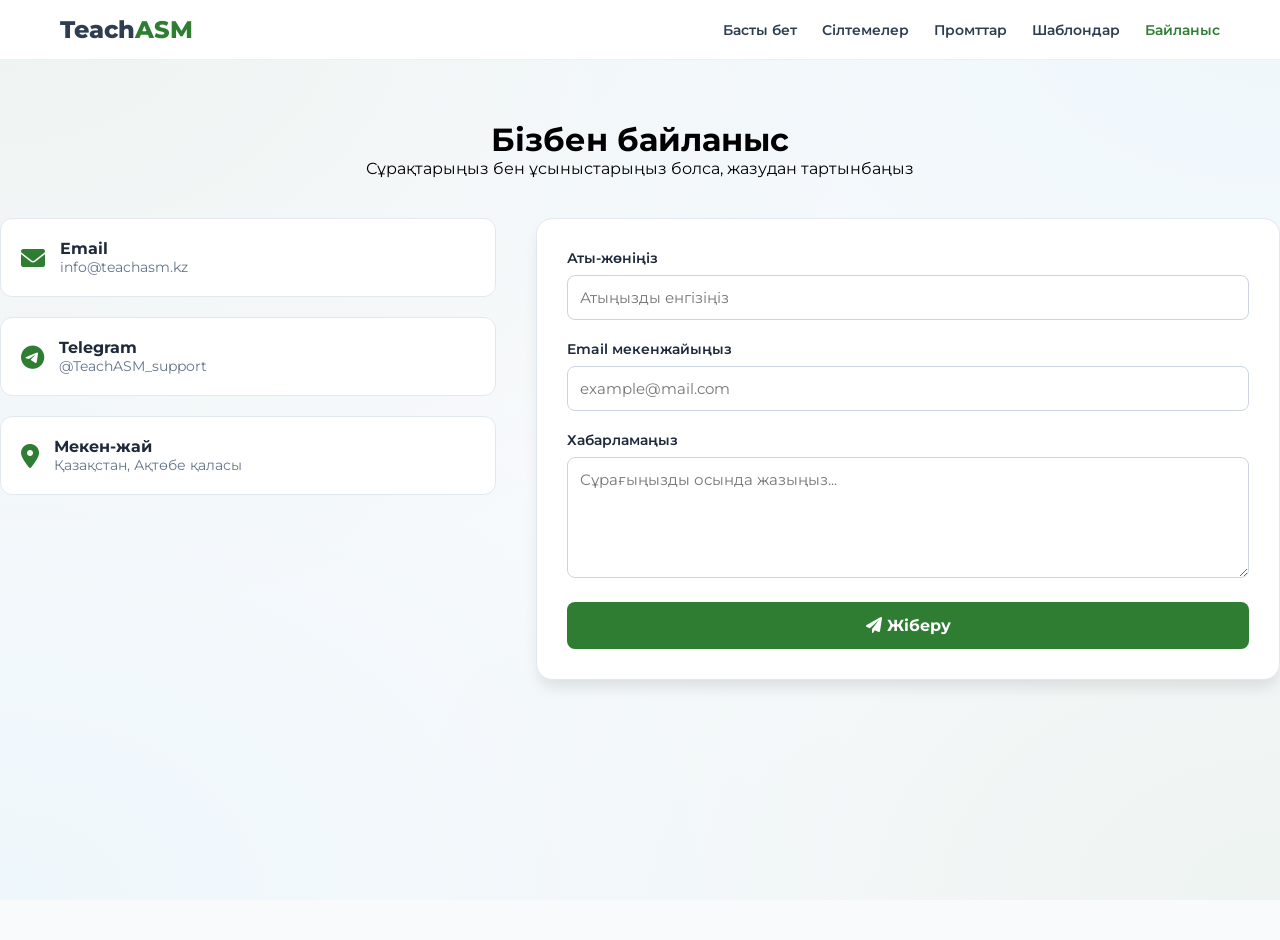
==== contact.html @ ddbaa441 "Add files via upload" ====
<!DOCTYPE html>
<html lang="kk">
<head>
    <meta charset="UTF-8">
    <meta name="viewport" content="width=device-width, initial-scale=1.0">
    <title>TeachASM - Байланыс</title>
    <link rel="stylesheet" href="style.css">
    <link href="https://fonts.googleapis.com/css2?family=Montserrat:wght@400;600;800&display=swap" rel="stylesheet">
    <link rel="stylesheet" href="https://cdnjs.cloudflare.com/ajax/libs/font-awesome/6.0.0/css/all.min.css">
</head>
<body class="contact-page-body">

    <nav class="navbar">
        <div class="container nav-flex">
            <div class="logo">Teach<span>ASM</span></div>
            <ul class="nav-links">
                <li><a href="index.html">Басты бет</a></li>
                <li><a href="links.html">Сілтемелер</a></li>
                <li><a href="prompts.html">Промттар</a></li>
                <li><a href="templates.html">Шаблондар</a></li>
                <li><a href="contact.html" class="active">Байланыс</a></li>
            </ul>
        </div>
    </nav>

    <div class="container content-wrapper">
        <div class="page-title">
            <h1>Бізбен байланыс</h1>
            <p>Сұрақтарыңыз бен ұсыныстарыңыз болса, жазудан тартынбаңыз</p>
        </div>

        <section class="contact-section">
            <div class="contact-container">
                
                <div class="contact-info">
                    <a href="mailto:info@teachasm.kz" class="info-card-link">
                        <div class="info-card">
                            <i class="fas fa-envelope"></i>
                            <div class="info-text">
                                <h4>Email</h4>
                                <p>info@teachasm.kz</p>
                            </div>
                        </div>
                    </a>
                    
                    <a href="https://t.me/TeachASM_support" target="_blank" class="info-card-link">
                        <div class="info-card">
                            <i class="fab fa-telegram"></i>
                            <div class="info-text">
                                <h4>Telegram</h4>
                                <p>@TeachASM_support</p>
                            </div>
                        </div>
                    </a>
                    
                    <a href="https://www.google.com/maps/search/?api=1&query=Актобе" target="_blank" class="info-card-link">
                        <div class="info-card">
                            <i class="fas fa-map-marker-alt"></i>
                            <div class="info-text">
                                <h4>Мекен-жай</h4>
                                <p>Қазақстан, Ақтөбе қаласы</p>
                            </div>
                        </div>
                    </a>
                </div>

                <form class="contact-form">
                    <div class="form-group">
                        <label>Аты-жөніңіз</label>
                        <input type="text" placeholder="Атыңызды енгізіңіз" required>
                    </div>
                    
                    <div class="form-group">
                        <label>Email мекенжайыңыз</label>
                        <input type="email" placeholder="example@mail.com" required>
                    </div>
                    
                    <div class="form-group">
                        <label>Хабарламаңыз</label>
                        <textarea placeholder="Сұрағыңызды осында жазыңыз..." rows="5" required></textarea>
                    </div>
                    
                    <button type="submit" class="btn-submit">
                        <i class="fas fa-paper-plane"></i> Жіберу
                    </button>
                </form>

            </div>
        </section>
    </div>

</body>
</html>
---- style.css ----
/* --- 1. ЖАЛПЫ ПАРАМЕТРЛЕР --- */
* { 
    margin: 0; 
    padding: 0; 
    box-sizing: border-box; 
    font-family: 'Montserrat', sans-serif; 
}

:root { 
    --green: #2e7d32; 
    --soft-green: #eef9f1; 
    --dark: #2d3e50; 
    --text-gray: #4a5568;
    --white: #ffffff;
    --border-color: #e2e8f0;
}

body {
    margin: 0;
    min-height: 100vh;
    /* Негізгі фон түсі */
    background-color: #f8fafc; 
    /* Градиентті дақтар */
    background-image: 
        radial-gradient(at 0% 0%, rgba(46, 125, 50, 0.05) 0px, transparent 50%),
        radial-gradient(at 100% 0%, rgba(56, 189, 248, 0.05) 0px, transparent 50%),
        radial-gradient(at 100% 100%, rgba(46, 125, 50, 0.05) 0px, transparent 50%),
        radial-gradient(at 0% 100%, rgba(56, 189, 248, 0.05) 0px, transparent 50%);
    background-attachment: fixed; /* Скролл жасағанда фон қозғалмайды */
}

/* --- 2. НАВБАР --- */
.navbar { 
    width: 100%;
    padding: 15px 0; 
    background: var(--white); 
    border-bottom: 1px solid #eee; 
    position: fixed; 
    top: 0; 
    left: 0; 
    z-index: 1000;
}

.nav-flex { 
    max-width: 1200px; 
    margin: 0 auto; 
    display: flex; 
    justify-content: space-between; 
    align-items: center; 
    padding: 0 20px; 
}

.logo { font-size: 24px; font-weight: 800; text-decoration: none; color: var(--dark); }
.logo span { color: var(--green); }

.nav-links { 
    display: flex; 
    list-style: none; 
    gap: 25px; 
}

.nav-links a { 
    text-decoration: none; 
    color: var(--dark); 
    font-weight: 600; 
    font-size: 14px; 
    transition: 0.3s;
}

.nav-links a.active, .nav-links a:hover { color: var(--green); }

/* --- 3. БАСТЫ БЕТ (HERO SECTION) --- */
.hero { 
    padding-top: 100px; 
    min-height: 85vh; 
    display: flex; 
    align-items: center; 
    background: linear-gradient(to bottom, var(--soft-green), var(--white)); 
}

.hero-container { 
    max-width: 1200px; 
    margin: 0 auto; 
    display: flex; 
    align-items: center; 
    justify-content: space-between; 
    gap: 60px; 
    padding: 0 20px; 
}

.hero-content { flex: 1.2; text-align: left; }
.tagline { color: var(--green); font-weight: 700; font-size: 14px; text-transform: uppercase; margin-bottom: 10px; }
.hero-content h1 { font-size: 2.8rem; font-weight: 800; line-height: 1.2; margin-bottom: 20px; }
.description { font-size: 1.1rem; color: var(--text-gray); margin-bottom: 30px; max-width: 500px; }

.highlight-box { 
    padding: 20px 25px; 
    border-left: 4px solid var(--green); 
    background: rgba(46, 125, 50, 0.05); 
    border-radius: 0 15px 15px 0;
    margin-bottom: 30px;
}

.btn-primary, .btn-secondary {
    padding: 12px 28px;
    border-radius: 30px;
    text-decoration: none;
    font-weight: 700;
    transition: 0.3s;
    display: inline-block;
    cursor: pointer;
    border: none;
}

.btn-primary { background: var(--green); color: var(--white) !important; }
.btn-primary:hover { background: #1b5e20; transform: translateY(-2px); }
.btn-secondary { border: 2px solid var(--green); color: var(--green) !important; background: transparent; }
.btn-secondary:hover { background: var(--soft-green); }

.hero-image { flex: 0.8; display: flex; justify-content: flex-end; }
.img-container { width: 350px; height: 450px; border-radius: 40px; overflow: hidden; box-shadow: 0 15px 30px rgba(0,0,0,0.1); }
.img-container img { width: 100%; height: 100%; object-fit: cover; }

/* --- 4. СІЛТЕМЕЛЕР ЖӘНЕ ГРИД ЖҮЙЕСІ --- */
.page-title { text-align: center; margin: 40px 0; padding-top: 80px; }
.grid { 
    display: grid; 
    grid-template-columns: repeat(5, 1fr); 
    gap: 30px; 
    max-width: 1000px; 
    margin: 0 auto; 
    padding: 40px 0;
    justify-items: center; 
}

@media (max-width: 768px) { .grid { grid-template-columns: repeat(2, 1fr); } }

.card {
    background: rgba(255, 255, 255, 0.8);
    backdrop-filter: blur(10px);
    border: 1px solid rgba(255, 255, 255, 0.3);
    border-radius: 16px;
    padding: 25px;
    text-align: center;
    cursor: pointer;
    transition: all 0.3s ease;
    display: flex;
    flex-direction: column;
    align-items: center;
    gap: 15px;
    box-shadow: 0 4px 6px rgba(0, 0, 0, 0.02);
}

.card:hover {
    transform: translateY(-8px);
    background: #ffffff;
    border-color: #2e7d32;
    box-shadow: 0 12px 20px rgba(46, 125, 50, 0.1);
}

.card .icon {
    font-size: 40px;
    width: 70px;
    height: 70px;
    display: flex;
    align-items: center;
    justify-content: center;
    border-radius: 50%;
    background: #f1f5f9;
    transition: 0.3s;
}

.card:hover .icon {
    background: #e8f5e9;
    transform: scale(1.1);
}

.card span {
    font-weight: 600;
    color: #1e293b;
    font-size: 1.1rem;
}
/* --- 5. ШАБЛОНДАР / DASHBOARD ЖҮЙЕСІ --- */
.dashboard-wrapper {
    display: flex;
    height: calc(100vh - 70px);
    margin-top: 70px;
    background: #f8fafc;
    overflow: hidden;
}

/* Бүйірлік мәзір */
.side-menu {
    width: 300px;
    background: white;
    border-right: 1px solid var(--border-color);
    padding: 30px 20px;
    display: flex;
    flex-direction: column;
}

.menu-label {
    font-size: 0.8rem;
    font-weight: 800;
    color: #94a3b8;
    text-transform: uppercase;
    margin-bottom: 20px;
    letter-spacing: 1.5px;
}

.template-nav { list-style: none; }
.nav-item {
    padding: 15px 20px;
    border-radius: 15px;
    margin-bottom: 8px;
    cursor: pointer;
    font-weight: 600;
    color: #64748b;
    transition: 0.3s;
    display: flex;
    align-items: center;
    gap: 15px;
}

.nav-item i { font-size: 1.1rem; }
.nav-item:hover { background: #f1f5f9; color: var(--green); }
.nav-item.active { background: #e8f5e9; color: var(--green); box-shadow: 0 4px 12px rgba(46,125,50,0.1); }

/* Жұмыс аймағы */
.main-workspace {
    flex: 1;
    padding: 40px;
    overflow-y: auto;
    display: flex;
    flex-direction: column;
}

.workspace-header {
    display: flex;
    justify-content: space-between;
    align-items: center;
    margin-bottom: 40px;
}

.workspace-actions { display: flex; gap: 15px; }

/* Редактор және Preview Grid */
.editor-container {
    display: grid;
    grid-template-columns: 1fr 1.1fr;
    gap: 40px;
    align-items: start;
}

/* Форма стилі */
.form-panel {
    background: white;
    padding: 30px;
    border-radius: 20px;
    box-shadow: 0 10px 25px rgba(0,0,0,0.03);
    border: 1px solid var(--border-color);
}

.input-field { margin-bottom: 25px; }
.input-field label { display: block; font-weight: 700; margin-bottom: 10px; color: var(--dark); font-size: 0.95rem; }
.input-field input, .input-field textarea, .input-field select {
    width: 100%;
    padding: 15px;
    border: 2px solid #f1f5f9;
    border-radius: 12px;
    background: #f8fafc;
    font-size: 1rem;
    transition: 0.3s;
    outline: none;
}

.input-field textarea { height: 150px; resize: none; }
.input-field input:focus, .input-field textarea:focus { border-color: var(--green); background: white; }

/* A4 ПРЕВЬЮ ПАНЕЛІ */
.document-preview {
    position: sticky;
    top: 0;
}

.page-a4 {
    background: white;
    width: 100%;
    max-width: 600px;
    min-height: 842px; /* A4 пропорциясы */
    padding: 60px;
    box-shadow: 0 20px 50px rgba(0,0,0,0.1);
    border-radius: 2px;
    margin: 0 auto;
    position: relative;
}

.a4-content h3 { 
    text-align: center; 
    margin-bottom: 40px; 
    color: var(--green); 
    text-transform: uppercase; 
    letter-spacing: 2px;
    border-bottom: 2px solid var(--green);
    padding-bottom: 15px;
}

.a4-content p { margin-bottom: 20px; font-size: 1.05rem; border-bottom: 1px dashed #eee; padding-bottom: 10px; }
.a4-content hr { margin: 30px 0; border: 0; border-top: 1px solid #eee; }

.preview-placeholder {
    color: #cbd5e1;
    text-align: center;
    margin-top: 100px;
    font-style: italic;
}

/* Қалқымалы құралдар (Floating Tools) */
.floating-tools {
    position: fixed;
    right: 30px;
    bottom: 30px;
    display: flex;
    flex-direction: column;
    gap: 15px;
    z-index: 1000;
}

.tool-circle {
    width: 55px;
    height: 55px;
    background: white;
    border-radius: 50%;
    display: flex;
    align-items: center;
    justify-content: center;
    box-shadow: 0 8px 25px rgba(0,0,0,0.15);
    cursor: pointer;
    color: var(--green);
    font-size: 1.3rem;
    transition: 0.4s cubic-bezier(0.175, 0.885, 0.32, 1.275);
}

.tool-circle:hover { transform: scale(1.15) rotate(15deg); background: var(--green); color: white; }

/* Түймелер */
.btn-success { background: var(--green); color: white; border: none; padding: 12px 25px; border-radius: 12px; font-weight: 700; cursor: pointer; transition: 0.3s; }
.btn-success:hover { background: #1b5e20; transform: translateY(-2px); }
.btn-outline { border: 2px solid var(--green); color: var(--green); background: white; padding: 10px 22px; border-radius: 12px; font-weight: 700; cursor: pointer; transition: 0.3s; }
.btn-outline:hover { background: var(--soft-green); }

/* --- 6. МОДАЛЬДІ ТЕРЕЗЕ (Randomizer үшін) --- */
/* Рандомайзер фоны (Overlay) */
/* Модальді терезенің артқы фоны (қараңғылау) */
.modal {
    display: none; 
    position: fixed; 
    z-index: 1000; /* Барлық элементтерден жоғары болуы тиіс */
    left: 0;
    top: 0;
    width: 100%;
    height: 100%;
    overflow: auto;
    background-color: rgba(15, 23, 42, 0.7); /* Артқы жақты күңгірттеу */
    backdrop-filter: blur(8px); /* Артқы жақты бұлыңғырлау (заманауи эффект) */
    align-items: center;
    justify-content: center;
}

/* Модальді терезенің ортасындағы ақ блок */
.m-box {
    background-color: #ffffff;
    margin: auto;
    padding: 40px;
    border-radius: 24px;
    width: 90%;
    max-width: 600px; /* Терезенің максималды ені */
    position: relative;
    box-shadow: 0 25px 50px -12px rgba(0, 0, 0, 0.25);
    animation: slideIn 0.3s ease-out; /* Ашылу анимациясы */
}
.modal-link {
    display: inline-block;
    background-color: #2e7d32; /* Жасыл түс */
    color: white !important;
    padding: 12px 25px;
    border-radius: 10px;
    text-decoration: none;
    font-weight: 600;
    transition: 0.3s;
    cursor: pointer;
    z-index: 1001; /* Басқа элементтердің үстінде тұруы үшін */
    border: none;
}

.modal-link:hover {
    background-color: #1b5e20;
    transform: translateY(-2px);
    box-shadow: 0 5px 15px rgba(46, 125, 50, 0.3);
}
/* Жабу батырмасы (X) */
.close-btn {
    position: absolute;
    top: 20px;
    right: 25px;
    font-size: 30px;
    font-weight: bold;
    color: #64748b;
    cursor: pointer;
    transition: 0.2s;
}

.close-btn:hover {
    color: #1e293b;
}

/* Модаль ішіндегі мәтіндер */
#m-title {
    font-size: 28px;
    font-weight: 800;
    color: #1e293b;
    margin-bottom: 15px;
}

#m-desc {
    font-size: 16px;
    line-height: 1.6;
    color: #475569;
    margin-bottom: 30px;
}

/* Ашылу анимациясы */
@keyframes slideIn {
    from { transform: translateY(20px); opacity: 0; }
    to { transform: translateY(0); opacity: 1; }
}

/* Рандомайзер картасы */
.randomizer-card {
    background: #ffffff;
    width: 380px;
    padding: 30px;
    border-radius: 24px;
    box-shadow: 0 20px 25px -5px rgba(0, 0, 0, 0.1), 0 10px 10px -5px rgba(0, 0, 0, 0.04);
    position: relative;
    text-align: center;
    border: 1px solid #f1f5f9;
}

/* Жабу батырмасы */
.close-modal {
    position: absolute;
    top: 20px; right: 20px;
    font-size: 24px;
    color: #94a3b8;
    cursor: pointer;
    transition: 0.2s;
}

.close-modal:hover { color: #ef4444; }

/* Белгіше және тақырып */
.icon-circle {
    width: 60px;
    height: 60px;
    background: #e8f5e9;
    color: #2e7d32;
    border-radius: 50%;
    display: flex;
    align-items: center;
    justify-content: center;
    margin: 0 auto 15px;
    font-size: 24px;
}

.randomizer-header h3 {
    margin: 0;
    color: #1e293b;
    font-size: 20px;
}

.randomizer-header p {
    color: #64748b;
    font-size: 13px;
    margin-top: 5px;
}

/* Енгізу аймағы */
#student-list {
    width: 100%;
    height: 120px;
    margin-top: 20px;
    padding: 12px;
    border: 2px solid #f1f5f9;
    border-radius: 12px;
    resize: none;
    font-family: inherit;
    transition: 0.3s;
}

#student-list:focus {
    border-color: #2e7d32;
    outline: none;
    background: #f8fafc;
}

/* Есім шығатын жер */
.name-display-area {
    margin: 20px 0;
    padding: 20px;
    background: #f8fafc;
    border: 2px dashed #e2e8f0;
    border-radius: 16px;
    min-height: 80px;
    display: flex;
    align-items: center;
    justify-content: center;
    font-size: 22px;
    font-weight: 700;
    color: #2e7d32;
    transition: all 0.3s ease;
}

/* Таңдау батырмасы */
.btn-primary-action {
    width: 100%;
    padding: 14px;
    background: #2e7d32;
    color: white;
    border: none;
    border-radius: 12px;
    font-weight: 600;
    cursor: pointer;
    transition: 0.3s;
    display: flex;
    align-items: center;
    justify-content: center;
    gap: 10px;
}

.btn-primary-action:hover {
    background: #1b5e20;
    transform: translateY(-5px); transition: 0.3s;
    box-shadow: 0 4px 12px rgba(46, 125, 50, 0.2);
}

@keyframes slideUp { from { transform: translateY(30px); opacity: 0; } to { transform: translateY(0); opacity: 1; } }

.close { position: absolute; top: 20px; right: 25px; font-size: 28px; cursor: pointer; color: #94a3b8; }
.random-name-display { font-size: 2rem; font-weight: 800; color: var(--green); margin: 30px 0; min-height: 60px; }
.prompt-container {
    display: flex;
    min-height: 80vh;
    background: #ffffff;
    border-radius: 20px;
    overflow: hidden;
    box-shadow: 0 10px 40px rgba(0,0,0,0.08);
    margin: 20px;
}

/* Бүйірлік мәзір */
.prompt-sidebar {
    width: 280px;
    background: #f8fafc;
    border-right: 1px solid #e2e8f0;
    padding: 20px;
}

.sidebar-header {
    font-weight: 800;
    text-transform: uppercase;
    font-size: 0.75rem;
    color: #64748b;
    margin-bottom: 20px;
    letter-spacing: 1px;
}

.category-list { list-style: none; padding: 0; }

.cat-item {
    padding: 12px 15px;
    border-radius: 12px;
    cursor: pointer;
    margin-bottom: 8px;
    display: flex;
    align-items: center;
    gap: 12px;
    color: #475569;
    font-weight: 600;
    transition: 0.3s;
}

.cat-item:hover { background: #e2e8f0; }
.cat-item.active {
    background: #2e7d32;
    color: white;
}

/* Жұмыс аймағы */
.prompt-content {
    flex: 1;
    padding: 40px;
    background: white;
}

.input-area input {
    width: 100%;
    padding: 15px;
    border: 1.5px solid #e2e8f0;
    border-radius: 12px;
    margin-bottom: 15px;
    font-size: 1rem;
}

.ai-bubble {
    background: #f1f5f9;
    padding: 25px;
    border-radius: 18px;
    position: relative;
    margin: 25px 0;
    border-left: 5px solid #2e7d32;
}

.bubble-label {
    font-size: 0.8rem;
    font-weight: 700;
    color: #2e7d32;
    margin-bottom: 10px;
}

.btn-copy-ai {
    background: #2e7d32;
    color: white;
    padding: 15px 30px;
    border: none;
    border-radius: 12px;
    font-weight: 700;
    cursor: pointer;
    width: 100%;
    transition: 0.3s;
}

.btn-copy-ai:hover { background: #1b5e20; transform: translateY(-2px); }

/* Таймер картасы */
.timer-card {
    background: #ffffff;
    width: 320px;
    padding: 30px;
    border-radius: 24px;
    text-align: center;
    box-shadow: 0 20px 25px -5px rgba(0, 0, 0, 0.1);
    position: relative;
}

/* Таймер дисплейі */
.timer-display {
    position: relative;
    display: flex;
    align-items: center;
    justify-content: center;
    margin: 25px 0;
}

#time-left {
    position: absolute;
    font-size: 32px;
    font-weight: 800;
    color: #1e293b;
}

/* Прогресс шеңбері */
.progress-ring__circle {
    transition: stroke-dashoffset 0.35s;
    transform: rotate(-90deg);
    transform-origin: 50% 50%;
}

/* Батырмалар */
.timer-controls {
    display: flex;
    gap: 10px;
}

.btn-timer {
    flex: 1;
    padding: 12px;
    border: none;
    border-radius: 12px;
    font-weight: 600;
    cursor: pointer;
    transition: 0.2s;
}

.btn-timer.start {
    background: #2e7d32;
    color: white;
}

.btn-timer.reset {
    background: #f1f5f9;
    color: #64748b;
}

.btn-timer:active {
    transform: scale(0.95);
}
/* Байланыс бетінің жалпы стилі */
.contact-page {
    max-width: 1000px;
    margin: 40px auto;
    padding: 20px;
    font-family: 'Montserrat', sans-serif;
}

.contact-header {
    text-align: center;
    margin-bottom: 40px;
}

.contact-header h1 {
    color: #1e293b;
    font-size: 2.5rem;
    margin-bottom: 10px;
}

.contact-header p {
    color: #64748b;
}

/* Контейнер: ақпарат + форма */
.contact-container {
    display: grid;
    grid-template-columns: 1fr 1.5fr;
    gap: 40px;
    align-items: start;
}

/* Сол жақ: Мәліметтер */
.contact-info {
    display: flex;
    flex-direction: column;
    gap: 20px;
}

/* Сүйірмені (link) безендіруден тазарту */
.info-card-link {
    text-decoration: none;
    display: block;
    transition: transform 0.2s ease, box-shadow 0.2s ease;
}

/* Блоктың үстіне барғандағы эффект */
.info-card-link:hover .info-card {
    border-color: #2e7d32; /* Жасыл жиек пайда болады */
    transform: translateY(-3px); /* Сәл жоғары көтеріледі */
    box-shadow: 0 8px 15px rgba(0, 0, 0, 0.1);
}

.info-card {
    background: #fff;
    padding: 20px;
    border-radius: 12px;
    display: flex;
    align-items: center;
    gap: 15px;
    border: 1px solid #e2e8f0;
    cursor: pointer;
}

/* Иконкалар түсі */
.info-card i {
    font-size: 1.5rem;
    color: #2e7d32;
}

.info-text h4 {
    margin: 0;
    color: #1e293b;
    font-size: 1rem;
}

.info-text p {
    margin: 0;
    color: #64748b;
    font-size: 0.9rem;
}
/* Оң жақ: Форма */
.contact-form {
    background: #fff;
    padding: 30px;
    border-radius: 16px;
    box-shadow: 0 10px 15px -3px rgba(0, 0, 0, 0.1);
    border: 1px solid #e2e8f0;
}

.form-group {
    margin-bottom: 20px;
}

.form-group label {
    display: block;
    margin-bottom: 8px;
    font-weight: 600;
    color: #1e293b;
    font-size: 0.9rem;
}

.form-group input, 
.form-group textarea {
    width: 100%;
    padding: 12px;
    border: 1px solid #cbd5e1;
    border-radius: 8px;
    font-family: inherit;
    font-size: 0.95rem;
    transition: 0.3s;
}

.form-group input:focus, 
.form-group textarea:focus {
    outline: none;
    border-color: #2e7d32;
    box-shadow: 0 0 0 3px rgba(46, 125, 50, 0.1);
}

.btn-submit {
    width: 100%;
    padding: 14px;
    background: #2e7d32;
    color: #fff;
    border: none;
    border-radius: 8px;
    font-size: 1rem;
    font-weight: 700;
    cursor: pointer;
    transition: 0.3s;
}

.btn-submit:hover {
    background: #1b5e20;
    transform: translateY(-5px); transition: 0.3s;
}

/* Мобильді нұсқа */
@media (max-width: 768px) {
    .contact-container {
        grid-template-columns: 1fr;
    }
}
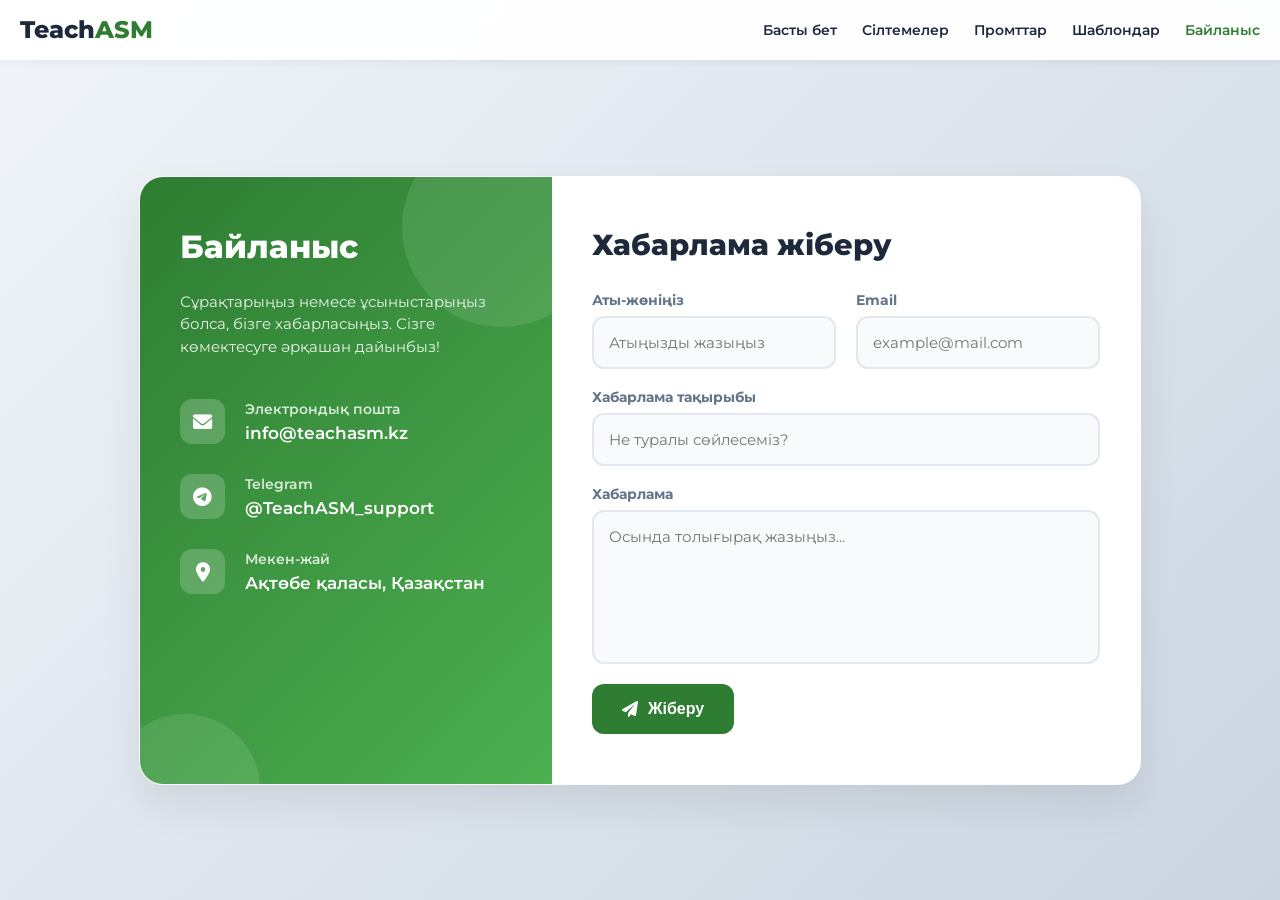
==== commit 54ef8609: "Add files via upload" ====
--- a/contact.html
+++ b/contact.html
@@ -4,15 +4,275 @@
     <meta charset="UTF-8">
     <meta name="viewport" content="width=device-width, initial-scale=1.0">
     <title>TeachASM - Байланыс</title>
-    <link rel="stylesheet" href="style.css">
-    <link href="https://fonts.googleapis.com/css2?family=Montserrat:wght@400;600;800&display=swap" rel="stylesheet">
+    <link href="https://fonts.googleapis.com/css2?family=Montserrat:wght@400;500;600;700;800&display=swap" rel="stylesheet">
     <link rel="stylesheet" href="https://cdnjs.cloudflare.com/ajax/libs/font-awesome/6.0.0/css/all.min.css">
+    <style>
+        :root {
+            --primary: #2e7d32;
+            --primary-light: #4caf50;
+            --primary-dark: #1b5e20;
+            --bg-color: #f8fafc;
+            --text-main: #1e293b;
+            --text-muted: #64748b;
+        }
+
+        body {
+            margin: 0;
+            font-family: 'Montserrat', sans-serif;
+            background: linear-gradient(135deg, #f1f5f9 0%, #cbd5e1 100%);
+            min-height: 100vh;
+            display: flex;
+            flex-direction: column;
+            color: var(--text-main);
+        }
+
+        /* Navbar стилі */
+        .navbar {
+            background: rgba(255, 255, 255, 0.95);
+            backdrop-filter: blur(10px);
+            padding: 15px 20px;
+            box-shadow: 0 2px 10px rgba(0, 0, 0, 0.05);
+            position: sticky;
+            top: 0;
+            z-index: 1000;
+            border-bottom: 1px solid rgba(255,255,255,0.5);
+        }
+        .nav-flex {
+            max-width: 1400px;
+            margin: 0 auto;
+            display: flex;
+            justify-content: space-between;
+            align-items: center;
+        }
+        .logo { font-size: 1.5rem; font-weight: 800; color: var(--text-main); text-decoration: none; }
+        .logo span { color: var(--primary); }
+        .nav-links { list-style: none; display: flex; gap: 25px; margin: 0; padding: 0; }
+        .nav-links a { text-decoration: none; color: var(--text-main); font-weight: 600; font-size: 14px; transition: 0.3s; }
+        .nav-links a:hover, .nav-links a.active { color: var(--primary); }
+
+        /* Контейнер */
+        .contact-wrapper {
+            flex: 1;
+            display: flex;
+            justify-content: center;
+            align-items: center;
+            padding: 40px 20px;
+        }
+
+        .contact-card {
+            background: rgba(255, 255, 255, 0.85);
+            backdrop-filter: blur(20px);
+            border-radius: 24px;
+            box-shadow: 0 20px 40px rgba(0, 0, 0, 0.08);
+            border: 1px solid rgba(255, 255, 255, 0.5);
+            display: flex;
+            width: 100%;
+            max-width: 1000px;
+            overflow: hidden;
+        }
+
+        /* Сол жақ - Ақпарат (Градиент) */
+        .contact-info-side {
+            background: linear-gradient(135deg, var(--primary), var(--primary-light));
+            color: white;
+            padding: 50px 40px;
+            width: 40%;
+            position: relative;
+            overflow: hidden;
+            display: flex;
+            flex-direction: column;
+        }
+
+        /* Декорация */
+        .contact-info-side::before {
+            content: '';
+            position: absolute;
+            top: -50px;
+            right: -50px;
+            width: 200px;
+            height: 200px;
+            background: rgba(255,255,255,0.1);
+            border-radius: 50%;
+        }
+        .contact-info-side::after {
+            content: '';
+            position: absolute;
+            bottom: -80px;
+            left: -30px;
+            width: 150px;
+            height: 150px;
+            background: rgba(255,255,255,0.1);
+            border-radius: 50%;
+        }
+
+        .info-title {
+            font-size: 2rem;
+            font-weight: 800;
+            margin: 0 0 10px;
+            position: relative;
+            z-index: 1;
+        }
+        
+        .info-subtitle {
+            font-size: 0.95rem;
+            opacity: 0.9;
+            margin-bottom: 40px;
+            position: relative;
+            z-index: 1;
+            line-height: 1.5;
+        }
+
+        .info-items {
+            display: flex;
+            flex-direction: column;
+            gap: 30px;
+            position: relative;
+            z-index: 1;
+        }
+
+        .info-item {
+            display: flex;
+            align-items: center;
+            gap: 20px;
+            text-decoration: none;
+            color: white;
+            transition: 0.3s;
+        }
+        .info-item:hover { transform: translateX(5px); }
+
+        .info-icon {
+            width: 45px;
+            height: 45px;
+            background: rgba(255,255,255,0.2);
+            border-radius: 12px;
+            display: flex;
+            align-items: center;
+            justify-content: center;
+            font-size: 1.2rem;
+        }
+
+        .info-details h4 {
+            margin: 0 0 5px;
+            font-size: 0.9rem;
+            font-weight: 600;
+            opacity: 0.8;
+        }
+        .info-details p {
+            margin: 0;
+            font-size: 1.05rem;
+            font-weight: 600;
+        }
+
+        /* Оң жақ - Форма */
+        .contact-form-side {
+            padding: 50px 40px;
+            width: 60%;
+            background: white;
+        }
+
+        .form-title {
+            font-size: 1.8rem;
+            font-weight: 800;
+            color: var(--text-main);
+            margin: 0 0 30px;
+        }
+
+        .form-grid {
+            display: grid;
+            grid-template-columns: 1fr 1fr;
+            gap: 20px;
+        }
+        
+        .full-width { grid-column: 1 / -1; }
+
+        .input-group {
+            display: flex;
+            flex-direction: column;
+            gap: 8px;
+            margin-bottom: 20px;
+        }
+
+        .input-group label {
+            font-size: 0.85rem;
+            font-weight: 700;
+            color: var(--text-muted);
+        }
+
+        .input-group input, .input-group textarea {
+            padding: 15px;
+            border: 2px solid #e2e8f0;
+            border-radius: 12px;
+            font-size: 0.95rem;
+            font-family: inherit;
+            transition: 0.3s;
+            background: #f8fafc;
+        }
+
+        .input-group input:focus, .input-group textarea:focus {
+            outline: none;
+            border-color: var(--primary);
+            background: white;
+            box-shadow: 0 0 0 4px rgba(46, 125, 50, 0.1);
+        }
+
+        .input-group textarea {
+            resize: none;
+            height: 120px;
+        }
+
+        .btn-submit {
+            background: var(--primary);
+            color: white;
+            border: none;
+            padding: 16px 30px;
+            border-radius: 12px;
+            font-size: 1rem;
+            font-weight: 700;
+            cursor: pointer;
+            width: auto;
+            display: flex;
+            align-items: center;
+            gap: 10px;
+            transition: 0.3s;
+        }
+
+        .btn-submit:hover {
+            background: var(--primary-dark);
+            transform: translateY(-2px);
+            box-shadow: 0 8px 15px rgba(46, 125, 50, 0.2);
+        }
+
+        /* Телефон үшін бейімдеу */
+        @media (max-width: 992px) {
+            .contact-card {
+                flex-direction: column;
+                max-width: 600px;
+            }
+            .contact-info-side, .contact-form-side {
+                width: 100%;
+                padding: 40px 30px;
+                box-sizing: border-box;
+            }
+            .form-grid {
+                grid-template-columns: 1fr;
+            }
+            .nav-flex {
+                flex-direction: column;
+                gap: 10px;
+            }
+            .nav-links {
+                flex-wrap: wrap;
+                justify-content: center;
+                gap: 10px;
+            }
+        }
+    </style>
 </head>
-<body class="contact-page-body">
+<body>
 
     <nav class="navbar">
-        <div class="container nav-flex">
-            <div class="logo">Teach<span>ASM</span></div>
+        <div class="nav-flex">
+            <a href="index.html" class="logo">Teach<span>ASM</span></a>
             <ul class="nav-links">
                 <li><a href="index.html">Басты бет</a></li>
                 <li><a href="links.html">Сілтемелер</a></li>
@@ -23,70 +283,73 @@
         </div>
     </nav>
 
-    <div class="container content-wrapper">
-        <div class="page-title">
-            <h1>Бізбен байланыс</h1>
-            <p>Сұрақтарыңыз бен ұсыныстарыңыз болса, жазудан тартынбаңыз</p>
-        </div>
-
-        <section class="contact-section">
-            <div class="contact-container">
+    <div class="contact-wrapper">
+        <div class="contact-card">
+            
+            <!-- Сол жақ (Ақпарат) -->
+            <div class="contact-info-side">
+                <h2 class="info-title">Байланыс</h2>
+                <p class="info-subtitle">Сұрақтарыңыз немесе ұсыныстарыңыз болса, бізге хабарласыңыз. Сізге көмектесуге әрқашан дайынбыз!</p>
                 
-                <div class="contact-info">
-                    <a href="mailto:info@teachasm.kz" class="info-card-link">
-                        <div class="info-card">
-                            <i class="fas fa-envelope"></i>
-                            <div class="info-text">
-                                <h4>Email</h4>
-                                <p>info@teachasm.kz</p>
-                            </div>
+                <div class="info-items">
+                    <a href="mailto:info@teachasm.kz" class="info-item">
+                        <div class="info-icon"><i class="fas fa-envelope"></i></div>
+                        <div class="info-details">
+                            <h4>Электрондық пошта</h4>
+                            <p>info@teachasm.kz</p>
                         </div>
                     </a>
                     
-                    <a href="https://t.me/TeachASM_support" target="_blank" class="info-card-link">
-                        <div class="info-card">
-                            <i class="fab fa-telegram"></i>
-                            <div class="info-text">
-                                <h4>Telegram</h4>
-                                <p>@TeachASM_support</p>
-                            </div>
+                    <a href="https://t.me/TeachASM_support" target="_blank" class="info-item">
+                        <div class="info-icon"><i class="fab fa-telegram-plane"></i></div>
+                        <div class="info-details">
+                            <h4>Telegram</h4>
+                            <p>@TeachASM_support</p>
                         </div>
                     </a>
                     
-                    <a href="https://www.google.com/maps/search/?api=1&query=Актобе" target="_blank" class="info-card-link">
-                        <div class="info-card">
-                            <i class="fas fa-map-marker-alt"></i>
-                            <div class="info-text">
-                                <h4>Мекен-жай</h4>
-                                <p>Қазақстан, Ақтөбе қаласы</p>
-                            </div>
+                    <a href="https://www.google.com/maps/search/?api=1&query=Актобе" target="_blank" class="info-item">
+                        <div class="info-icon"><i class="fas fa-map-marker-alt"></i></div>
+                        <div class="info-details">
+                            <h4>Мекен-жай</h4>
+                            <p>Ақтөбе қаласы, Қазақстан</p>
                         </div>
                     </a>
                 </div>
-
-                <form class="contact-form">
-                    <div class="form-group">
-                        <label>Аты-жөніңіз</label>
-                        <input type="text" placeholder="Атыңызды енгізіңіз" required>
+            </div>
+
+            <!-- Оң жақ (Форма) -->
+            <div class="contact-form-side">
+                <h3 class="form-title">Хабарлама жіберу</h3>
+                <form>
+                    <div class="form-grid">
+                        <div class="input-group">
+                            <label>Аты-жөніңіз</label>
+                            <input type="text" placeholder="Атыңызды жазыңыз" required>
+                        </div>
+                        <div class="input-group">
+                            <label>Email</label>
+                            <input type="email" placeholder="example@mail.com" required>
+                        </div>
                     </div>
                     
-                    <div class="form-group">
-                        <label>Email мекенжайыңыз</label>
-                        <input type="email" placeholder="example@mail.com" required>
+                    <div class="input-group full-width">
+                        <label>Хабарлама тақырыбы</label>
+                        <input type="text" placeholder="Не туралы сөйлесеміз?" required>
                     </div>
-                    
-                    <div class="form-group">
-                        <label>Хабарламаңыз</label>
-                        <textarea placeholder="Сұрағыңызды осында жазыңыз..." rows="5" required></textarea>
+
+                    <div class="input-group full-width">
+                        <label>Хабарлама</label>
+                        <textarea placeholder="Осында толығырақ жазыңыз..." required></textarea>
                     </div>
-                    
+
                     <button type="submit" class="btn-submit">
                         <i class="fas fa-paper-plane"></i> Жіберу
                     </button>
                 </form>
-
             </div>
-        </section>
+
+        </div>
     </div>
 
 </body>
